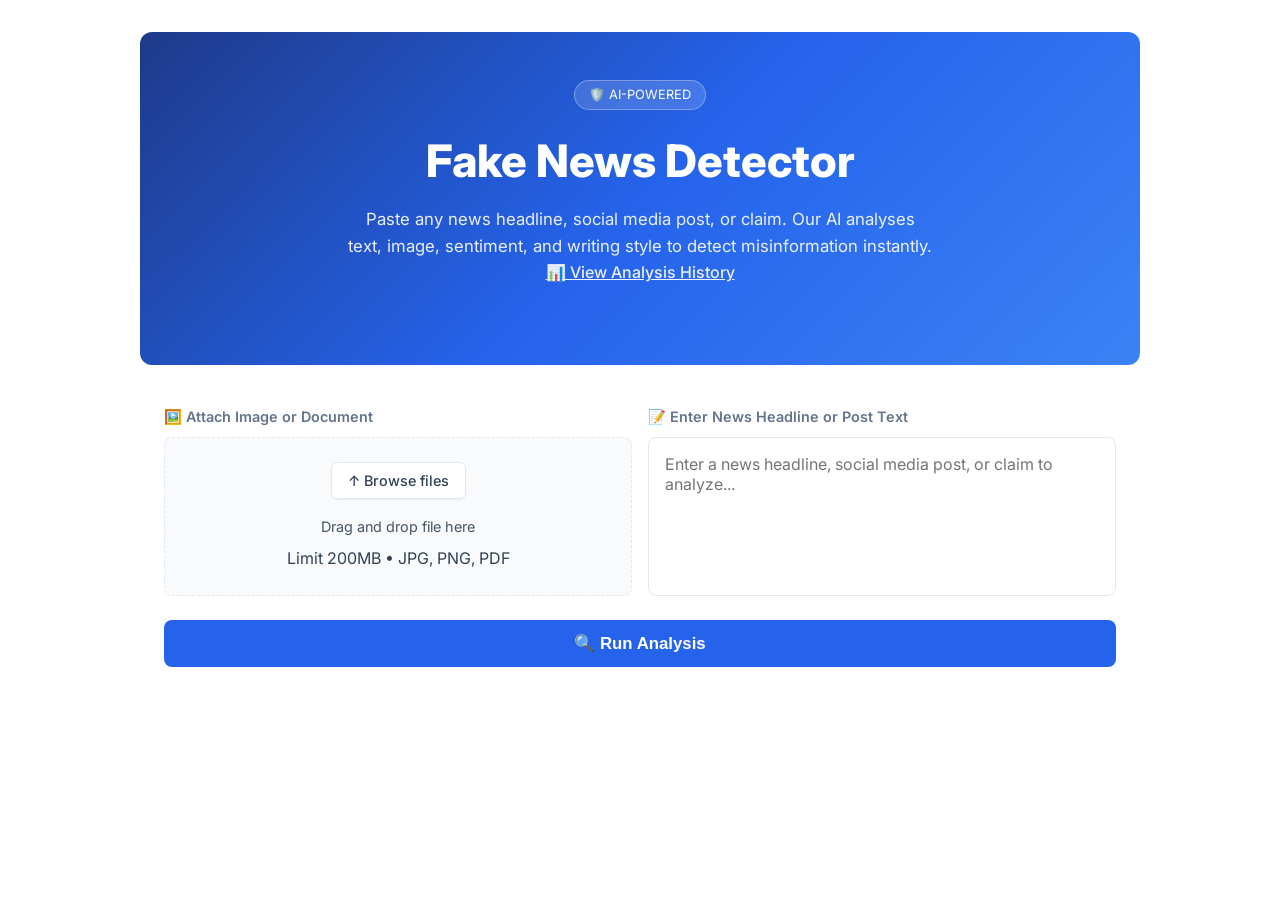
==== static/index.html @ f1c4e506 "Mega Upgrade: Rebuilt with FastAPI, XAI, Live RAG Fact-Checking, and Chrome Extension" ====
<!DOCTYPE html>
<html lang="en">
<head>
  <meta charset="UTF-8">
  <meta name="viewport" content="width=device-width, initial-scale=1.0">
  <title>Fake News Detector</title>
  <link rel="stylesheet" href="style.css">
  <link href="https://fonts.googleapis.com/css2?family=Inter:wght@400;500;600;700;800&display=swap" rel="stylesheet">
</head>
<body>
  <!-- HEADER -->
  <div class="app-header">
    <div class="header-badge">🛡️ AI-POWERED</div>
    <h1>Fake News Detector</h1>
    <p>Paste any news headline, social media post, or claim. Our AI analyses<br>text, image, sentiment, and writing style to detect misinformation instantly.</p>
    <div style="text-align:center; margin-bottom: 2rem;">
      <a href="history.html" style="color: rgba(255,255,255,0.9); text-decoration: underline; font-weight: 500;">📊 View Analysis History</a>
    </div>
  </div>

  <div class="container">
    <div id="input-section">
      <form id="analyze-form">
        <div class="input-columns">
          <!-- Left Column: Image -->
          <div class="input-col">
            <label>🖼️ Attach Image or Document</label>
            <div class="file-upload">
              <span class="upload-btn">↑ Browse files</span>
              <span id="file-name" style="margin-top: 1rem; font-size: 0.9rem; color: #475569;">Drag and drop file here</span>
              <div class="file-desc" style="margin-top: 0.5rem;">Limit 200MB • JPG, PNG, PDF</div>
              <input type="file" id="image" name="image" accept="image/png, image/jpeg, image/webp, application/pdf">
            </div>
          </div>
          
          <!-- Right Column: Text -->
          <div class="input-col">
            <label>📝 Enter News Headline or Post Text</label>
            <textarea id="text" name="text" placeholder="Enter a news headline, social media post, or claim to analyze..."></textarea>
          </div>
        </div>

        <button type="submit" class="btn-primary">🔍 Run Analysis</button>
      </form>
    </div>

    <div id="loader">
      <div class="spinner"></div>
      <p id="loader-text" style="color:#64748b; font-weight:600; margin-top:10px;">Analysing...</p>
    </div>

    <!-- RESULTS SECTION -->
    <div id="results">
      <!-- 1. Top Verdict Block -->
      <div class="white-card verdict-block">
        <h3 class="section-title">⚠️ Analysis Results</h3>
        <div class="verdict-layout">
          <div class="verdict-left">
            <div id="verdict-main" class="verdict-main">❌ Fake News</div>
            <div class="conf-row">
              Confidence Score <strong id="conf-val" style="font-size: 1.4rem;"></strong>
            </div>
            <div class="sent-row">
              Sentiment <strong id="sent-val"></strong>
            </div>
            
            <div class="why-flagged">
              <h4>Why this was flagged</h4>
              <ul id="flag-reasons"></ul>
            </div>
          </div>
          <div class="verdict-right">
            <!-- Simulated "media" box or preview -->
            <div class="media-preview" id="media-preview">
              <img id="preview-img" style="display:none;" />
              <div id="preview-placeholder">Media Preview</div>
            </div>
          </div>
        </div>
      </div>

      <!-- 2. Web Fact Check -->
      <div class="white-card">
        <h3 class="section-title">🌐 Web Fact-Check</h3>
        <div id="rag-alert" class="alert-box"></div>
        <p id="rag-summary" class="summary-text"></p>
        <button class="btn-secondary">📄 Download Evidence Card</button>
      </div>

      <!-- 3. Explainable AI Block -->
      <div class="dark-card">
        <h3 style="color:#fff; font-size:1.2rem; margin-bottom:5px;">🧠 Explainable AI — Why This Verdict?</h3>
        <p style="color:#cbd5e1; font-size:0.9rem;">Our AI doesn't just give a verdict — it shows its reasoning so you can decide whether to trust it.</p>
      </div>

      <!-- STEP 1: Word Influence -->
      <div class="white-card">
        <h3 class="step-title"><span class="step-badge">STEP 1</span> 🔤 Word Influence <span style="color:#94a3b8;font-weight:400;">— Integrated Gradients Attribution</span></h3>
        <p class="summary-text" style="margin-bottom:1rem;">Each word is scored by how much it pushed the AI toward <strong style="color:#dc2626;">fake</strong> (red) or <strong style="color:#16a34a;">real</strong> (green).</p>
        <div id="word-pills" class="word-container"></div>
      </div>

      <!-- STEP 2: Root Causes -->
      <div class="white-card" style="border-left: 4px solid #3b82f6;">
        <h3 class="step-title"><span class="step-badge">STEP 2</span> 🔍 Root Causes <span style="color:#94a3b8;font-weight:400;">— Why was this flagged?</span></h3>
        <div id="root-causes-list" class="alert-box alert-blue"></div>
      </div>

      <!-- STEP 3: Counterfactuals -->
      <div class="white-card">
        <h3 class="step-title"><span class="step-badge">STEP 3</span> 🔄 What Would Change the Verdict? <span style="color:#94a3b8;font-weight:400;">— Counterfactual Analysis</span></h3>
        <p class="summary-text" style="margin-bottom:1rem;">We simulate "what if" scenarios by removing one signal at a time and re-running the AI to see if the verdict flips.</p>
        <div id="cf-list"></div>
      </div>

      <div style="text-align: center; margin-top: 3rem;">
        <p style="color: #64748b; font-size: 0.85rem; margin-bottom: 5px;">AI-powered misinformation detection system for text and image analysis</p>
        <p style="color: #94a3b8; font-size: 0.8rem;">Analysis completed in <span id="time-taken"></span>s</p>
        <button onclick="resetApp()" class="btn-primary" style="margin-top: 2rem; max-width: 300px;">Analyze Another</button>
      </div>

    </div>
  </div>
  <script src="script.js"></script>
</body>
</html>
---- static/style.css ----
:root {
  --bg: #ffffff;
  --text-main: #334155;
  --text-muted: #64748b;
  --border: #e2e8f0;
  --accent: #2563eb;
  
  --red-bg: #fef2f2;
  --red-border: #fca5a5;
  --red-text: #dc2626;
  
  --green-bg: #f0fdf4;
  --green-border: #86efac;
  --green-text: #16a34a;
  
  --yellow-bg: #fefce8;
  --yellow-border: #fef08a;
  --yellow-text: #d97706;
}

* { box-sizing: border-box; margin: 0; padding: 0; }

body {
  font-family: 'Inter', -apple-system, sans-serif;
  background-color: var(--bg);
  color: var(--text-main);
  line-height: 1.6;
}

.container {
  width: 100%;
  max-width: 1000px;
  margin: 0 auto;
  padding: 0 1.5rem 3rem;
}

/* Header */
.app-header {
  background: linear-gradient(135deg, #1e3a8a 0%, #2563eb 50%, #3b82f6 100%);
  border-radius: 12px;
  padding: 3rem 2rem;
  margin: 2rem auto;
  max-width: 1000px;
  text-align: center;
  color: white;
}
.header-badge {
  display: inline-block;
  background: rgba(255,255,255,0.15);
  border: 1px solid rgba(255,255,255,0.3);
  border-radius: 100px;
  padding: 4px 14px;
  font-size: 0.8rem;
  margin-bottom: 1rem;
}
.app-header h1 { font-size: 2.8rem; font-weight: 800; margin-bottom: 0.5rem; }
.app-header p { color: rgba(255,255,255,0.9); font-size: 1.05rem; }

/* Inputs */
.input-columns { display: flex; gap: 1rem; margin-bottom: 1.5rem; }
@media (max-width: 768px) { .input-columns { flex-direction: column; } }

.input-col {
  flex: 1;
  background: #ffffff;
  border-radius: 8px;
  overflow: hidden;
  display: flex;
  flex-direction: column;
}
.input-col label {
  color: #64748b;
  padding: 8px 0;
  font-size: 0.9rem;
  font-weight: 600;
}
.file-upload {
  position: relative;
  flex: 1;
  padding: 1.5rem;
  display: flex;
  flex-direction: column;
  justify-content: center;
  align-items: center;
  border: 1px dashed var(--border);
  background: #f8fafc;
  border-radius: 8px;
  cursor: pointer;
}
.upload-btn {
  background: #ffffff;
  border: 1px solid var(--border);
  padding: 6px 16px;
  border-radius: 6px;
  font-size: 0.9rem;
  font-weight: 500;
  color: #334155;
  box-shadow: 0 1px 2px rgba(0,0,0,0.05);
}
.file-upload input[type="file"] {
  position: absolute; top: 0; left: 0; width: 100%; height: 100%;
  opacity: 0; cursor: pointer;
}
textarea {
  width: 100%;
  flex: 1;
  background: #ffffff;
  border: 1px solid var(--border);
  border-radius: 8px;
  padding: 1rem;
  color: #334155;
  font-family: inherit;
  font-size: 1rem;
  resize: none;
  min-height: 140px;
}
textarea:focus { outline: none; border-color: var(--accent); }

.btn-primary {
  width: 100%; background: var(--accent); color: white;
  border: none; border-radius: 8px; padding: 0.8rem;
  font-size: 1.05rem; font-weight: 600; cursor: pointer;
}
.btn-secondary {
  background: var(--accent); color: white;
  border: none; border-radius: 6px; padding: 8px 16px;
  font-size: 0.9rem; font-weight: 600; cursor: pointer; margin-top: 1rem;
}

/* Loader */
#loader { display: none; text-align: center; margin: 4rem 0; }
.spinner {
  width: 40px; height: 40px;
  border: 4px solid #e2e8f0; border-left-color: var(--accent);
  border-radius: 50%; animation: spin 1s linear infinite; margin: 0 auto;
}
@keyframes spin { 100% { transform: rotate(360deg); } }

/* Results */
#results { display: none; margin-top: 2rem; }

.white-card {
  background: #ffffff;
  border: 1px solid var(--border);
  border-radius: 8px;
  padding: 1.5rem;
  margin-bottom: 1.5rem;
}
.dark-card {
  background: #0f172a;
  border-radius: 8px;
  padding: 1.5rem;
  margin-bottom: 1.5rem;
}

.section-title { font-size: 1.1rem; color: #1e293b; margin-bottom: 1rem; display: flex; align-items: center; gap: 8px; }

/* Verdict Layout */
.verdict-layout { display: flex; gap: 2rem; }
@media (max-width: 768px) { .verdict-layout { flex-direction: column; } }
.verdict-left { flex: 1; }
.verdict-right { flex: 1; background: #f1f5f9; border: 1px solid var(--border); border-radius: 8px; display:flex; align-items:center; justify-content:center; overflow:hidden;}
.verdict-right img { max-width: 100%; max-height: 300px; object-fit: contain; }

.verdict-main { font-size: 2rem; font-weight: 800; margin-bottom: 1rem; }
.v-fake { color: var(--red-text); }
.v-real { color: var(--green-text); }
.v-uncertain { color: var(--yellow-text); }

.conf-row, .sent-row { font-size: 1rem; color: #64748b; margin-bottom: 0.5rem; }
.conf-row strong { color: #1e293b; }

.why-flagged { margin-top: 1.5rem; }
.why-flagged h4 { font-size: 0.95rem; color: #1e293b; margin-bottom: 0.5rem; }
.why-flagged ul { list-style: none; margin-left: 0.5rem; }
.why-flagged li { position: relative; padding-left: 1rem; margin-bottom: 0.4rem; font-size: 0.9rem; color: #334155; }
.why-flagged li::before { content: "•"; color: var(--red-text); position: absolute; left: 0; font-size: 1.2rem; line-height: 1; }

/* Alerts / Pills */
.alert-box { border: 1px solid var(--yellow-border); background: var(--yellow-bg); border-radius: 6px; padding: 12px 16px; margin-bottom: 1rem; font-size: 0.9rem; }
.alert-blue { border: 1px solid #bfdbfe; background: #eff6ff; }
.summary-text { font-size: 0.95rem; color: var(--text-main); }

/* Steps */
.step-title { font-size: 1rem; font-weight: 600; margin-bottom: 1rem; display: flex; align-items: center; gap: 8px; }
.step-badge { background: #e0f2fe; color: #0369a1; padding: 2px 8px; border-radius: 4px; font-size: 0.75rem; font-weight: 700; border: 1px solid #bae6fd; }

/* XAI Words */
.word-container { display: flex; flex-wrap: wrap; gap: 6px; }
.word-pill {
  display: inline-flex; flex-direction: column; align-items: center;
  padding: 4px 8px; border-radius: 4px; font-size: 0.9rem; font-weight: 500;
  border: 1px solid var(--border);
}
.word-score { font-size: 0.7rem; color: #64748b; margin-top: 2px; }

/* Counterfactuals */
.cf-card {
  background: var(--yellow-bg); border: 1px solid var(--yellow-border);
  border-radius: 6px; padding: 1rem; margin-bottom: 0.8rem;
  display: flex; gap: 12px; align-items: flex-start;
}
.cf-icon { color: var(--yellow-text); font-size: 1.2rem; }
.cf-text { font-size: 0.9rem; color: #64748b; }
.cf-text strong { display: block; color: var(--yellow-text); margin-top: 4px; }
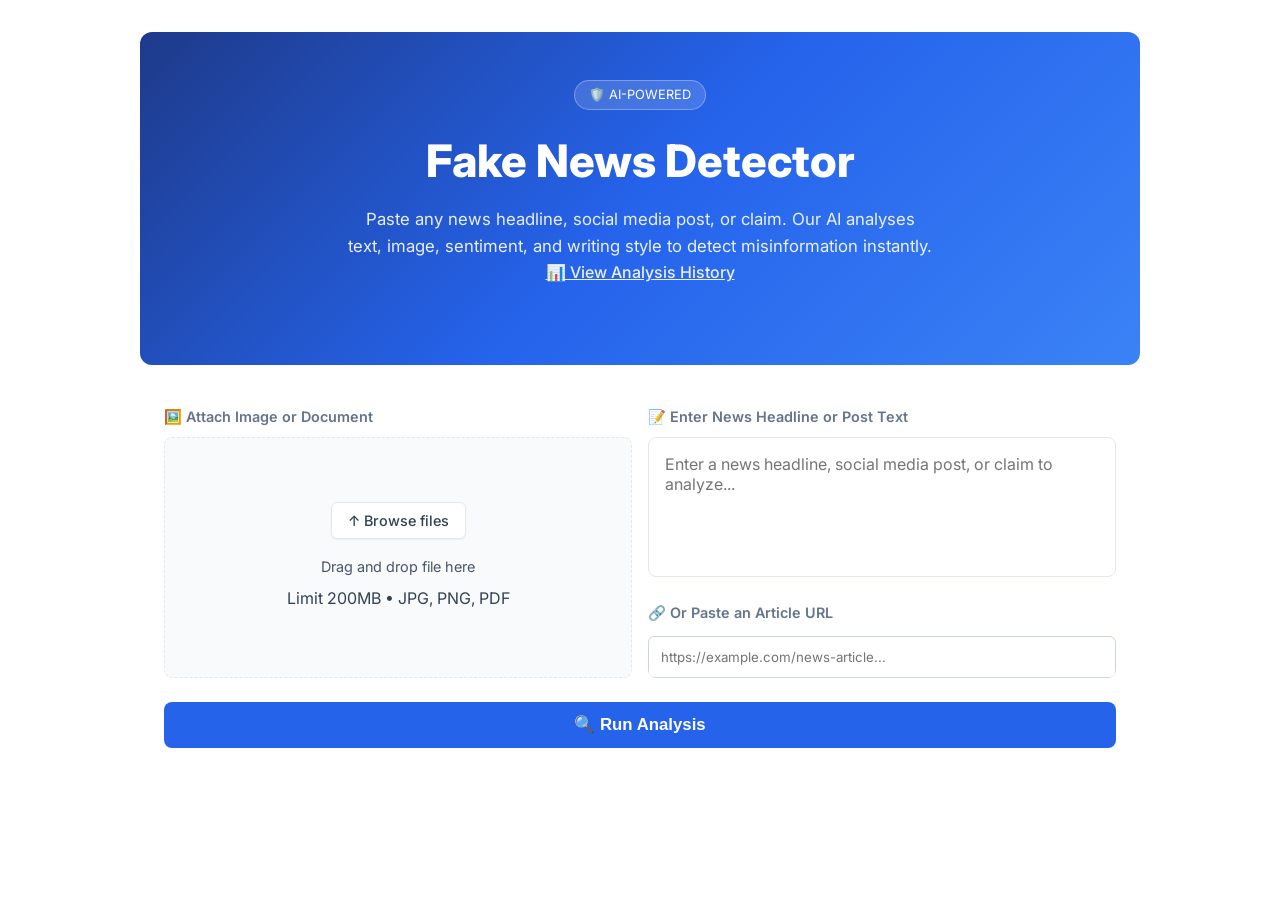
==== commit 27296064: "Add URL scraping and Multi-Language translation support" ====
--- a/static/index.html
+++ b/static/index.html
@@ -33,10 +33,13 @@
             </div>
           </div>
           
-          <!-- Right Column: Text -->
+          <!-- Right Column: Text & URL -->
           <div class="input-col">
             <label>📝 Enter News Headline or Post Text</label>
-            <textarea id="text" name="text" placeholder="Enter a news headline, social media post, or claim to analyze..."></textarea>
+            <textarea id="text" name="text" placeholder="Enter a news headline, social media post, or claim to analyze..." style="margin-bottom: 1rem; height: 100px;"></textarea>
+            
+            <label>🔗 Or Paste an Article URL</label>
+            <input type="url" id="news-url" name="url" placeholder="https://example.com/news-article..." style="width: 100%; padding: 0.75rem; border: 1px solid #cbd5e1; border-radius: 6px; font-family: inherit; margin-top: 0.25rem;">
           </div>
         </div>
 
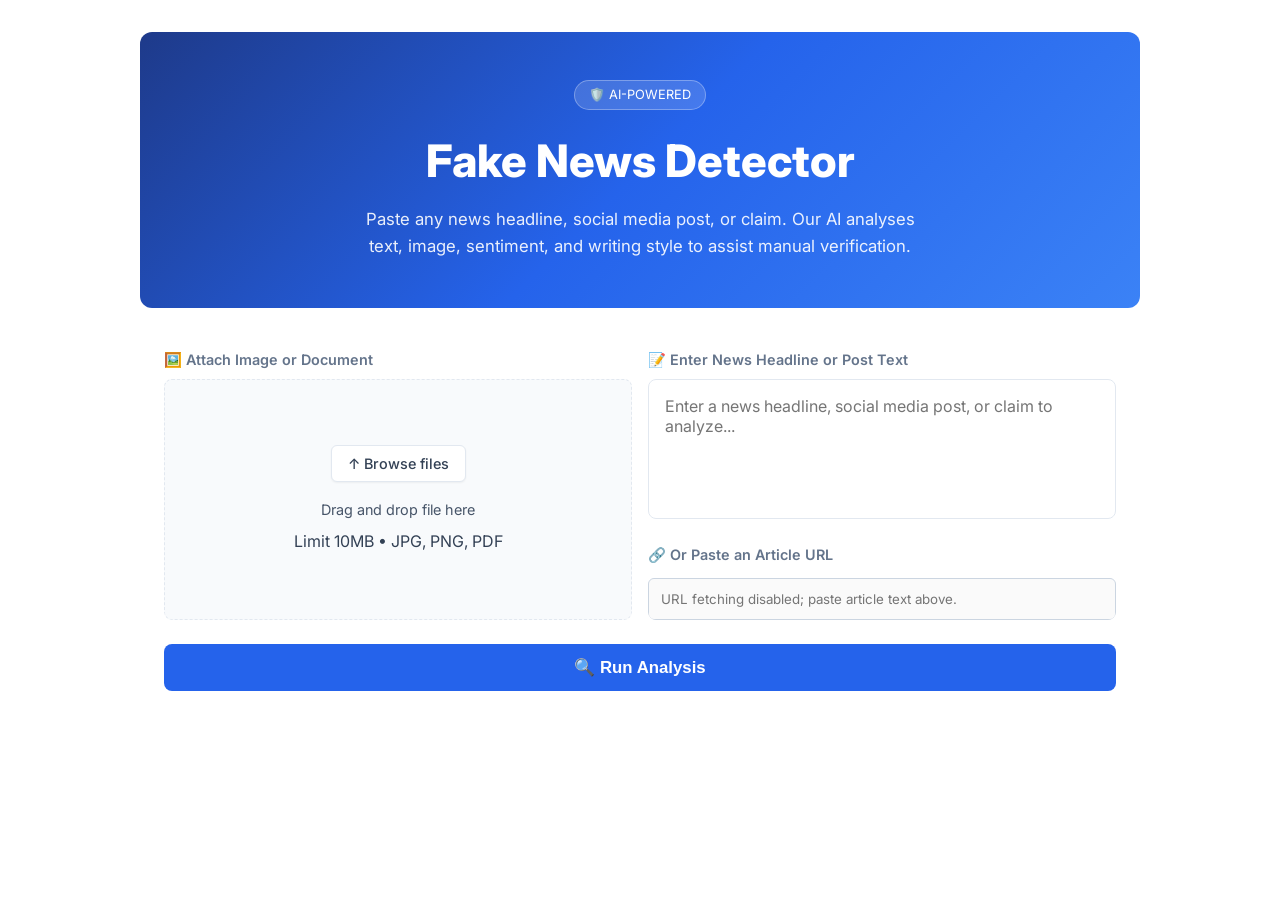
==== commit 694f3ef5: "Unify evidence verdicts and cards with explicit uncertainty" ====
--- a/static/index.html
+++ b/static/index.html
@@ -12,10 +12,8 @@
   <div class="app-header">
     <div class="header-badge">🛡️ AI-POWERED</div>
     <h1>Fake News Detector</h1>
-    <p>Paste any news headline, social media post, or claim. Our AI analyses<br>text, image, sentiment, and writing style to detect misinformation instantly.</p>
-    <div style="text-align:center; margin-bottom: 2rem;">
-      <a href="history.html" style="color: rgba(255,255,255,0.9); text-decoration: underline; font-weight: 500;">📊 View Analysis History</a>
-    </div>
+    <p>Paste any news headline, social media post, or claim. Our AI analyses<br>text, image, sentiment, and writing style to assist manual verification.</p>
+
   </div>
 
   <div class="container">
@@ -28,7 +26,7 @@
             <div class="file-upload">
               <span class="upload-btn">↑ Browse files</span>
               <span id="file-name" style="margin-top: 1rem; font-size: 0.9rem; color: #475569;">Drag and drop file here</span>
-              <div class="file-desc" style="margin-top: 0.5rem;">Limit 200MB • JPG, PNG, PDF</div>
+              <div class="file-desc" style="margin-top: 0.5rem;">Limit 10MB • JPG, PNG, PDF</div>
               <input type="file" id="image" name="image" accept="image/png, image/jpeg, image/webp, application/pdf">
             </div>
           </div>
@@ -39,7 +37,7 @@
             <textarea id="text" name="text" placeholder="Enter a news headline, social media post, or claim to analyze..." style="margin-bottom: 1rem; height: 100px;"></textarea>
             
             <label>🔗 Or Paste an Article URL</label>
-            <input type="url" id="news-url" name="url" placeholder="https://example.com/news-article..." style="width: 100%; padding: 0.75rem; border: 1px solid #cbd5e1; border-radius: 6px; font-family: inherit; margin-top: 0.25rem;">
+            <input disabled type="url" id="news-url" name="url" placeholder="URL fetching disabled; paste article text above." style="width: 100%; padding: 0.75rem; border: 1px solid #cbd5e1; border-radius: 6px; font-family: inherit; margin-top: 0.25rem;">
           </div>
         </div>
 
@@ -61,7 +59,7 @@
           <div class="verdict-left">
             <div id="verdict-main" class="verdict-main">❌ Fake News</div>
             <div class="conf-row">
-              Confidence Score <strong id="conf-val" style="font-size: 1.4rem;"></strong>
+              Evidence signal (uncalibrated) <strong id="conf-val" style="font-size: 1.4rem;"></strong>
             </div>
             <div class="sent-row">
               Sentiment <strong id="sent-val"></strong>
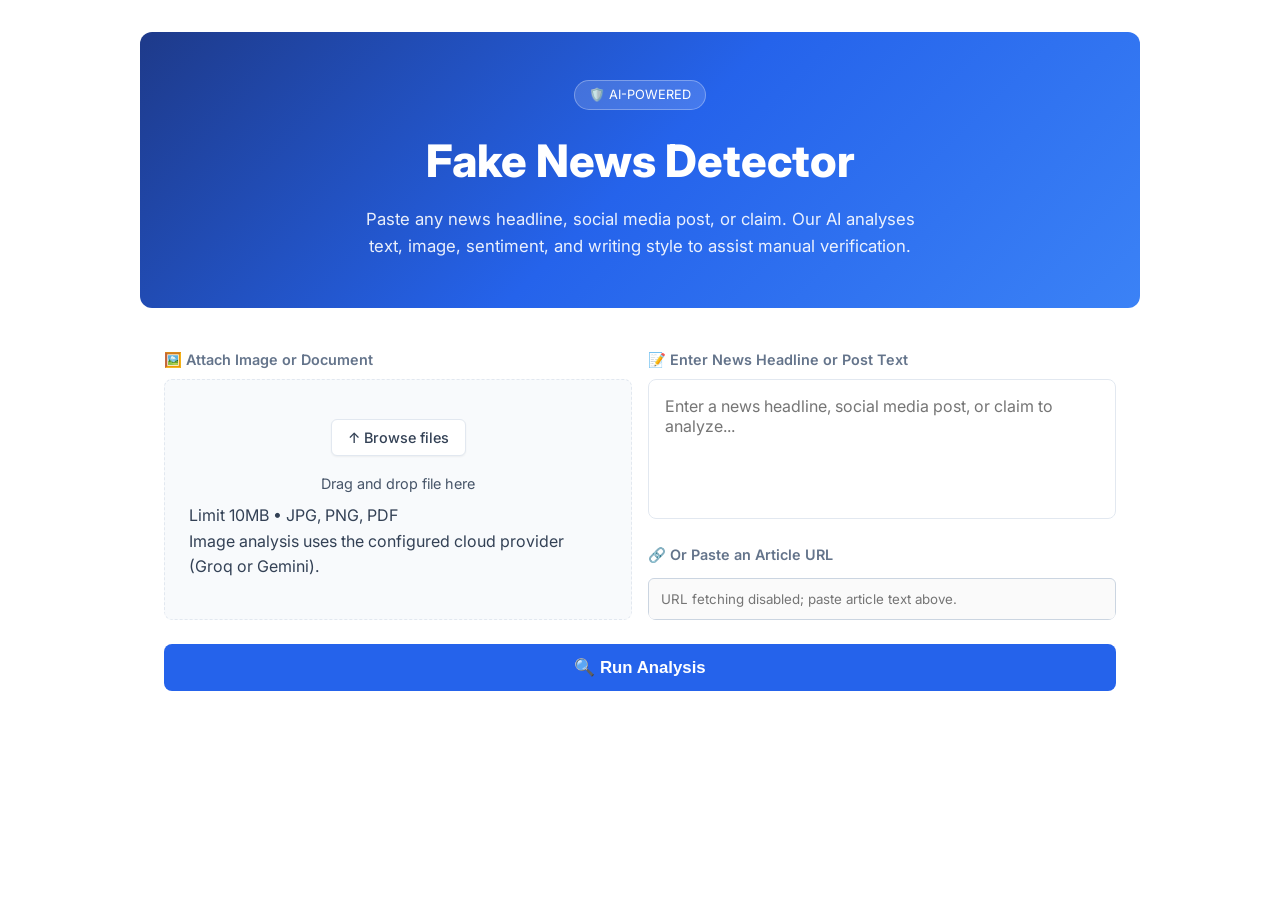
==== commit 94984224: "Expose actual image assessment state and verify provider fallback UI" ====
--- a/static/index.html
+++ b/static/index.html
@@ -26,7 +26,7 @@
             <div class="file-upload">
               <span class="upload-btn">↑ Browse files</span>
               <span id="file-name" style="margin-top: 1rem; font-size: 0.9rem; color: #475569;">Drag and drop file here</span>
-              <div class="file-desc" style="margin-top: 0.5rem;">Limit 10MB • JPG, PNG, PDF</div>
+              <div class="file-desc" style="margin-top: 0.5rem;">Limit 10MB • JPG, PNG, PDF<br>Image analysis uses the configured cloud provider (Groq or Gemini).</div>
               <input type="file" id="image" name="image" accept="image/png, image/jpeg, image/webp, application/pdf">
             </div>
           </div>
@@ -80,6 +80,13 @@
         </div>
       </div>
 
+      <div id="vision-card" class="white-card" style="display:none;">
+        <h3 class="section-title">🖼️ Image assessment</h3>
+        <p id="vision-summary" class="summary-text"></p>
+        <p id="vision-provider" class="summary-text"></p>
+        <p class="summary-text">This model signal requires source review and does not establish image authenticity.</p>
+      </div>
+
       <!-- 2. Web Fact Check -->
       <div class="white-card">
         <h3 class="section-title">🌐 Web Fact-Check</h3>
